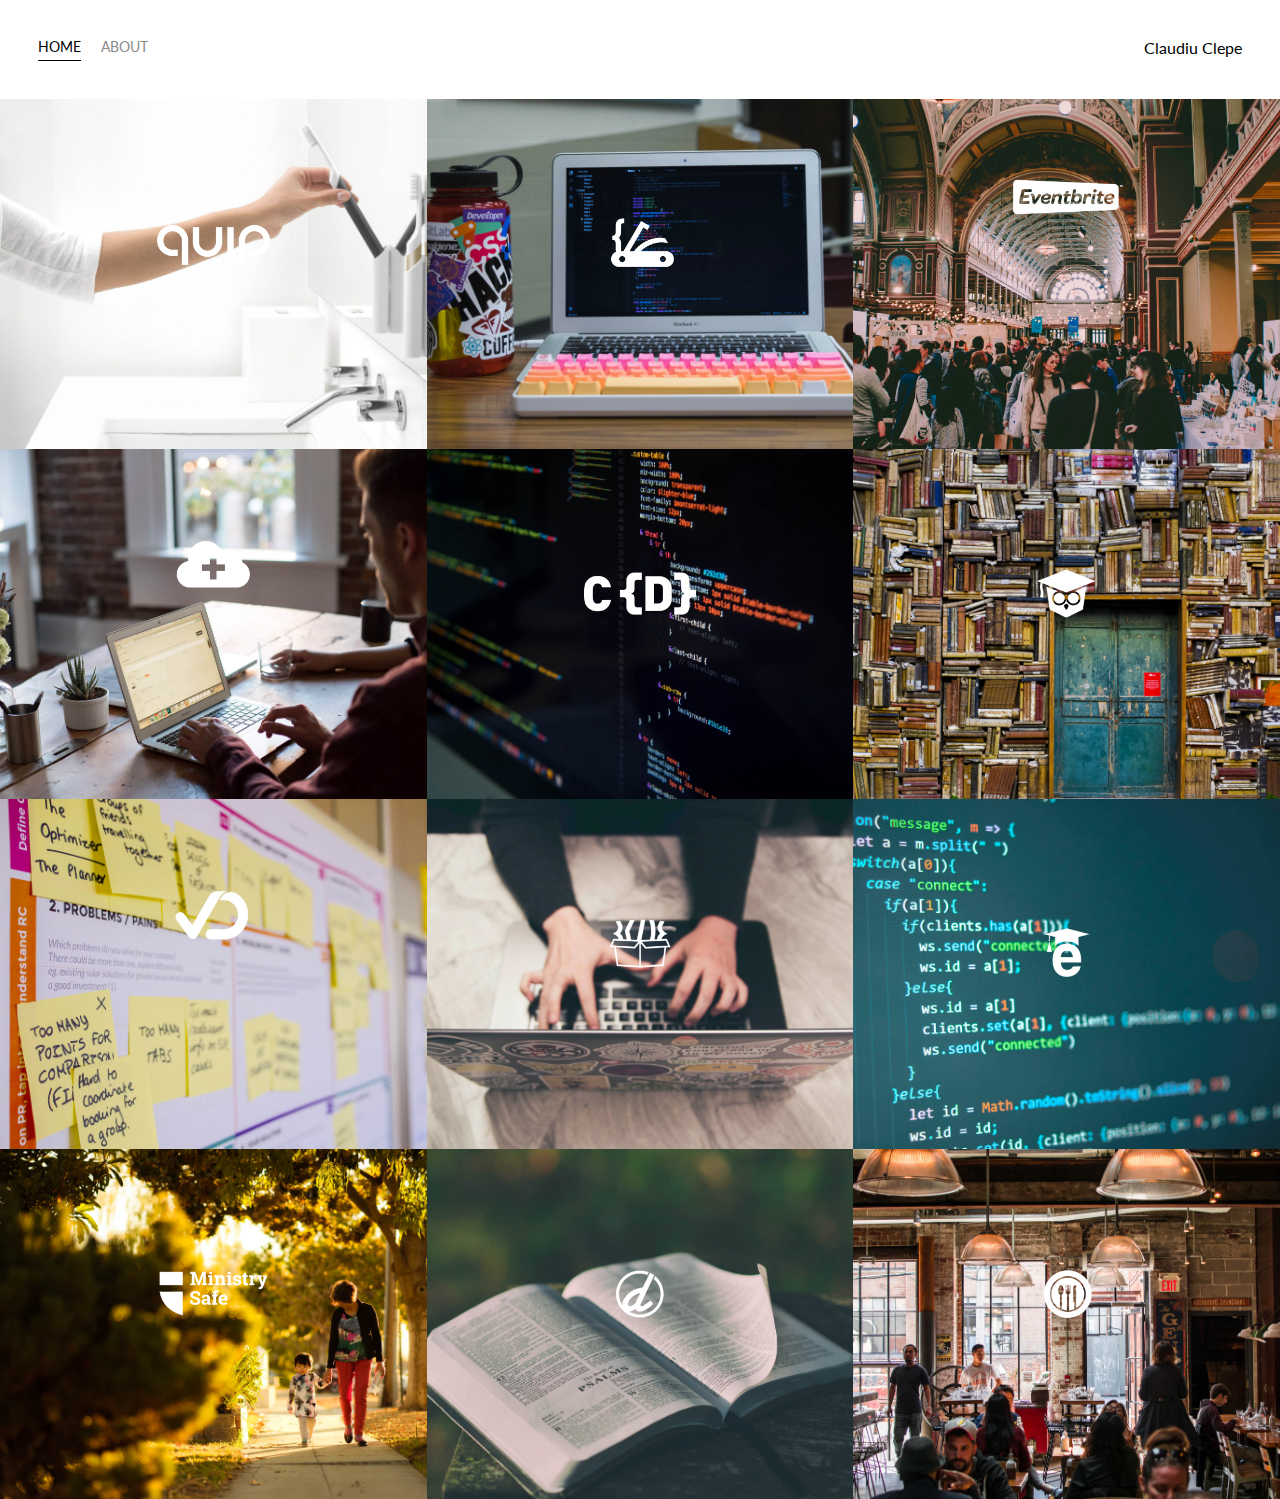
==== index.html @ 5a920087 "Add files via upload" ====
<!DOCTYPE html>
<html lang="en">
<head>
    <meta charset="UTF-8">
    <title>About</title>
    <link href="https://fonts.googleapis.com/css?family=Lato" rel="stylesheet">
    <link rel="stylesheet" href="styles.css">
</head>


<body>
  <div class="container">
    <div class="nav-wrapper">
      <div class="left-side">
        <div class="nav-link-wrapper active-nav-link">
          <a href="index.html">Home</a>
        </div>

        <div class="nav-link-wrapper">
          <a href="about.html">About</a>
        </div>
      </div>

      <div class="right-side">
        <div class="brand">
          Claudiu Clepe
        </div>
      </div>
    </div>

    <div class="content-wrapper">
      <div class="portfolio-items-wrapper">

        <div class="portfolio-item-wrapper">
          <div class="portfolio-img-background" style="background-image:url(images/portfolio1.jpg)"></div>

          <div class="img-text-wrapper">
            <div class="logo-wrapper">
              <img src="images/logos/quip.png" alt="">
            </div>

            <div class="subtitle">I built the xxxxxx platform, xxxxxx in 2020.</div>
          </div>
        </div>

        <div class="portfolio-item-wrapper">
          <div class="portfolio-img-background" style="background-image:url(images/portfolio2.jpg)"></div>
          <div class="img-text-wrapper">
            <div class="logo-wrapper">
              <img src="images/logos/devcamp.png" alt="">
            </div>

            <div class="subtitle">Coding bootcamp and learning management system.</div>
          </div>
        </div>

        <div class="portfolio-item-wrapper">
          <div class="portfolio-img-background" style="background-image:url(images/portfolio3.jpg)"></div>
          <div class="img-text-wrapper">
            <div class="logo-wrapper">
              <img src="images/logos/eventbrite.png" alt="">
            </div>

            <div class="subtitle">xxxxxx is the leading event management platform on the web with millions of individuals utilizing their applications
              to find, register or, and management events in numerous industries.</div>
          </div>
        </div>

        <div class="portfolio-item-wrapper">
          <div class="portfolio-img-background" style="background-image:url(images/portfolio4.jpg)"></div>
          <div class="img-text-wrapper">
            <div class="logo-wrapper">
              <img src="images/logos/shop-hacker.png" alt="">
            </div>

            <div class="subtitle">xxxxxxx allows you to easily import digital products such as elearning courses, software, and games directly
              into your ecommerce store.</div>
          </div>
        </div>

        <div class="portfolio-item-wrapper">
          <div class="portfolio-img-background" style="background-image:url(images/portfolio5.jpg)"></div>
          <div class="img-text-wrapper">
            <div class="logo-wrapper">
              <img src="images/logos/crondose.png" alt="">
            </div>

            <div class="subtitle">Online tutorials and productivity tips.</div>
          </div>
        </div>

        <div class="portfolio-item-wrapper">
          <div class="portfolio-img-background" style="background-image:url(images/portfolio6.jpg)"></div>
          <div class="img-text-wrapper">
            <div class="logo-wrapper">
              <img src="images/logos/dailysmarty.png" alt="">
            </div>

            <div class="subtitle">Keep track of what you learn every day.</div>
          </div>
        </div>

        <div class="portfolio-item-wrapper">
          <div class="portfolio-img-background" style="background-image:url(images/portfolio7.jpg)"></div>
          <div class="img-text-wrapper">
            <div class="logo-wrapper">
              <img src="images/logos/dashtrack.png" alt="">
            </div>

            <div class="subtitle">What you track improves. xxxxx is a journal that makes it easy to track your daily tasks and make the most
              of your time each day.</div>
          </div>
        </div>

        <div class="portfolio-item-wrapper">
          <div class="portfolio-img-background" style="background-image:url(images/portfolio8.jpg)"></div>
          <div class="img-text-wrapper">
            <div class="logo-wrapper">
              <img src="images/logos/devtrunk.png" alt="">
            </div>

            <div class="subtitle">Online shop for developer happiness.</div>
          </div>
        </div>

        <div class="portfolio-item-wrapper">
          <div class="portfolio-img-background" style="background-image:url(images/portfolio9.jpg)"></div>
          <div class="img-text-wrapper">
            <div class="logo-wrapper">
              <img src="images/logos/edutechional.png" alt="">
            </div>

            <div class="subtitle">Online technology tutorials.</div>
          </div>
        </div>

        <div class="portfolio-item-wrapper">
          <div class="portfolio-img-background" style="background-image:url(images/portfolio10.jpg)"></div>
          <div class="img-text-wrapper">
            <div class="logo-wrapper">
              <img src="images/logos/ministry-safe.png" alt="">
            </div>

            <div class="subtitle">A complete child safety system for organizations.</div>
          </div>
        </div>

        <div class="portfolio-item-wrapper">
          <div class="portfolio-img-background" style="background-image:url(images/portfolio11.jpg)"></div>
          <div class="img-text-wrapper">
            <div class="logo-wrapper">
              <img src="images/logos/open-devos.png" alt="">
            </div>

            <div class="subtitle">Publish and share daily devotionals.</div>
          </div>
        </div>

        <div class="portfolio-item-wrapper">
          <div class="portfolio-img-background" style="background-image:url(images/portfolio12.jpg)"></div>
          <div class="img-text-wrapper">
            <div class="logo-wrapper">
              <img src="images/logos/toastability.png" alt="">
            </div>

            <div class="subtitle">Easy way to manage the digital life of your bar or restaurant.</div>
          </div>
        </div>

      </div>
    </div>
  </div>

</body>
  <script>
    const portfolioItems = document.querySelectorAll('.portfolio-item-wrapper')

    portfolioItems.forEach(portfolioItem => {
      portfolioItem.addEventListener('mouseover', () => {
        portfolioItem.childNodes[1].classList.add('img-darken');
      })

      portfolioItem.addEventListener('mouseout', () => {
        portfolioItem.childNodes[1].classList.remove('img-darken');
      })
    })    
  </script>
</html>
---- styles.css ----
/* Master styles*/
body {
    font-family: "Lato", sans-serif;
    margin: 0px;
}

.container {
    display: grid;
    grid-template-columns: 1fr;
}

/* Nav styles */

.nav-wrapper {
    display: flex;
    justify-content: space-between;
    padding: 38px;
}

.left-side {
    display: flex;
}

.nav-wrapper > .left-side > div {
    margin-right: 20px;
    font-size: 0.9em;
    text-transform: uppercase;
}

.nav-link-wrapper {
    height: 22px;
    border-bottom: 1px solid transparent;
    transition: border-bottom 0.5s;
}

.nav-link-wrapper a {
    color: #8a8a8a;
    text-decoration: none;
    transition: color 0.5s;
}

.nav-link-wrapper:hover {
    border-bottom: 1px solid black;
}

.nav-link-wrapper a:hover {
    color: black;
}

.active-nav-link {
    border-bottom: 1px solid black;
}

.active-nav-link a {
    color: black !important;
}


/* portfolio styles */

.portfolio-items-wrapper {
    display: grid;
    grid-template-columns: 1fr 1fr 1fr;;
}

.portfolio-item-wrapper {
    position: relative;
}

.portfolio-img-background {
    height: 350px;
    width: 100%;
    background-size: cover;
    background-position: center;
    background-repeat: no-repeat;
}

.img-text-wrapper {
    position: absolute;
    top: 0;
    display: flex;
    flex-direction: column;
    justify-content: center;
    align-items: center;
    height: 100%;
    text-align: center;
    padding-left: 100px;
    padding-right: 100px;
}

.logo-wrapper img {
    width: 50%;
    margin-bottom: 20px;
}



.img-text-wrapper .subtitle {
   transition: 1s;
   font-weight: 600;
   color: transparent;
}

.img-text-wrapper:hover .subtitle {
    font-weight: 600;
    color: lightseagreen;

}

.img-darken {
    transition: 1s;
    filter: brightness(10%);
}



/* about page styles*/
.two-column-wrapper {
    display: grid;
    grid-template-columns: 1fr 1fr;  
}
.profile-image-wrapper img {
    width: 100%;
}

.profile-content-wrapper  {
    padding: 30px;
}
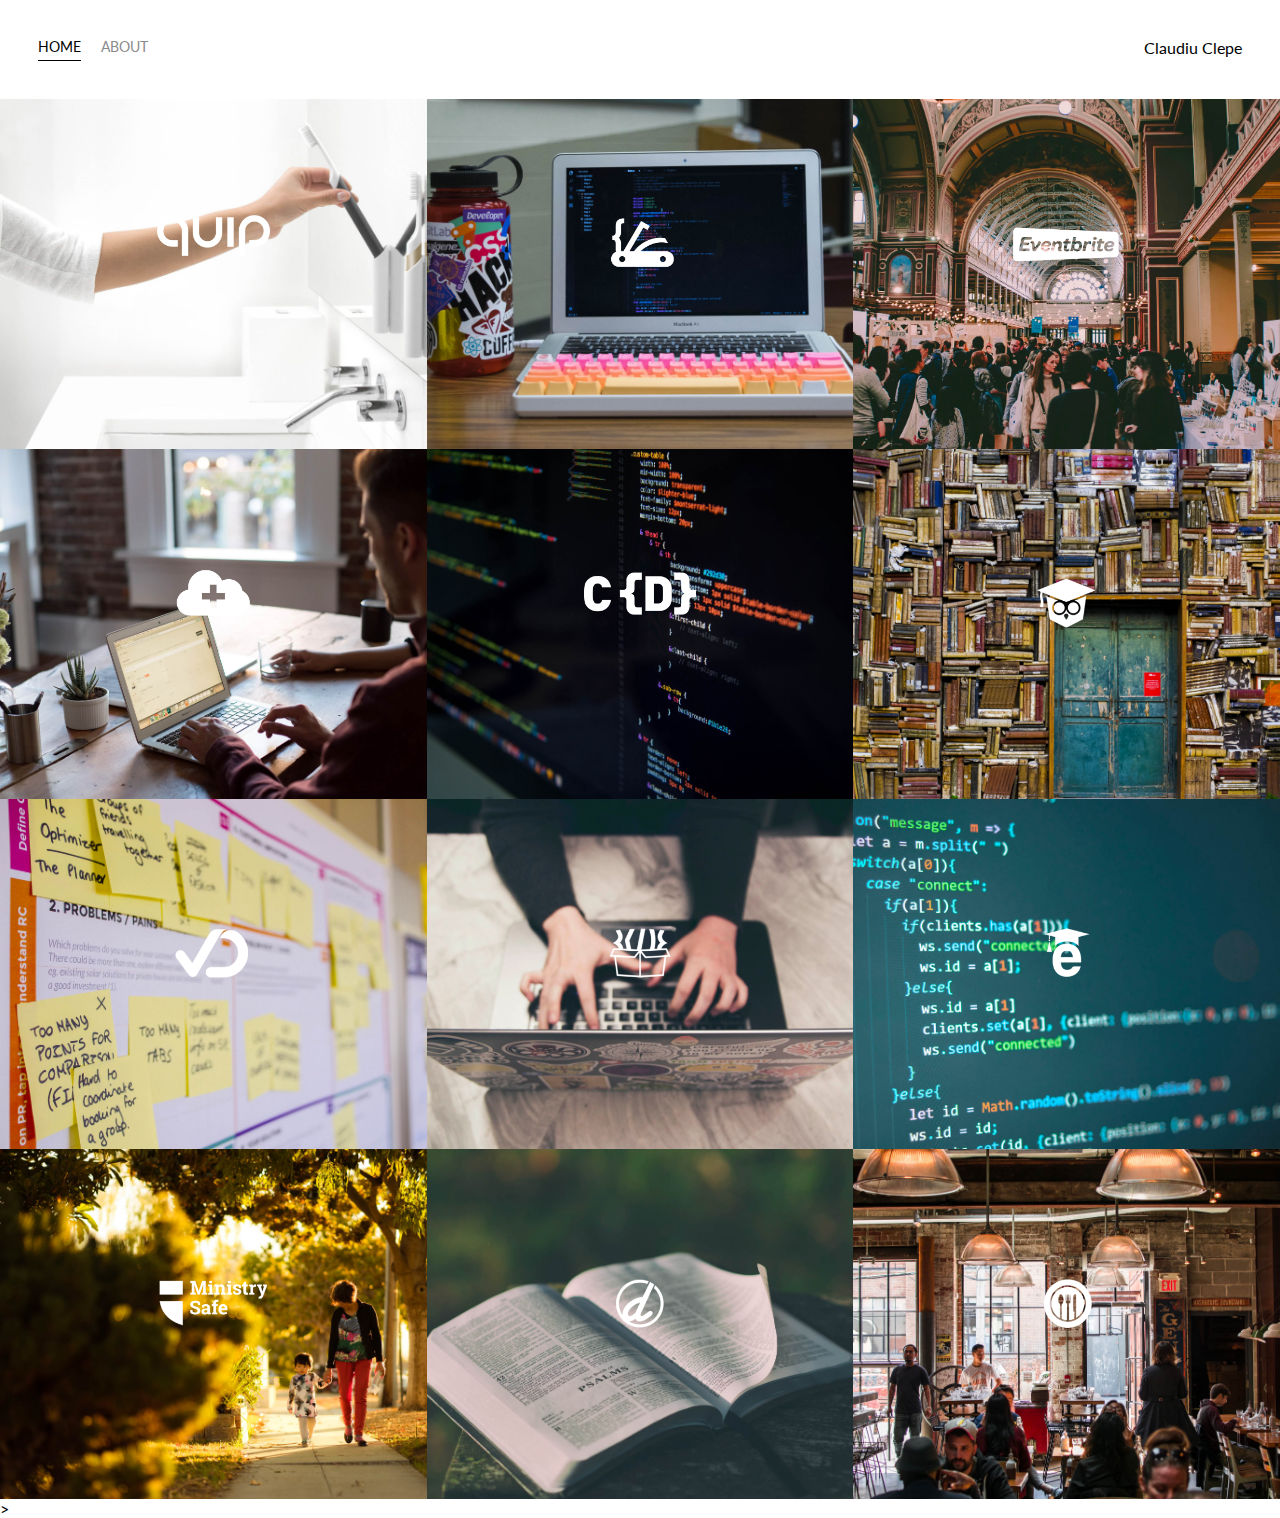
==== commit 6ce35329: "Add files via upload" ====
--- a/index.html
+++ b/index.html
@@ -31,6 +31,12 @@
     <div class="content-wrapper">
       <div class="portfolio-items-wrapper">
 
+
+
+
+        <a href="index-mario.html" target="_blank">
+
+
         <div class="portfolio-item-wrapper">
           <div class="portfolio-img-background" style="background-image:url(images/portfolio1.jpg)"></div>
 
@@ -39,9 +45,14 @@
               <img src="images/logos/quip.png" alt="">
             </div>
 
-            <div class="subtitle">I built the xxxxxx platform, xxxxxx in 2020.</div>
-          </div>
-        </div>
+            <div class="subtitle">Responsive website that rearanges space on smaller screens.</div>
+          </div>
+        </div>
+        </a>
+
+
+
+        <a href="index-memoryGame.html" target="_blank">
 
         <div class="portfolio-item-wrapper">
           <div class="portfolio-img-background" style="background-image:url(images/portfolio2.jpg)"></div>
@@ -50,9 +61,13 @@
               <img src="images/logos/devcamp.png" alt="">
             </div>
 
-            <div class="subtitle">Coding bootcamp and learning management system.</div>
-          </div>
-        </div>
+            <div class="subtitle">A card flipping memory game built in JavaScript</div>
+          </div>
+        </div>
+        </a>
+
+
+        <a href="index-RockPaperScissors.html" target="_blank">
 
         <div class="portfolio-item-wrapper">
           <div class="portfolio-img-background" style="background-image:url(images/portfolio3.jpg)"></div>
@@ -61,10 +76,16 @@
               <img src="images/logos/eventbrite.png" alt="">
             </div>
 
-            <div class="subtitle">xxxxxx is the leading event management platform on the web with millions of individuals utilizing their applications
-              to find, register or, and management events in numerous industries.</div>
-          </div>
-        </div>
+            <div class="subtitle">Rock Paper Scissors game built in JavaScript.</div>
+          </div>
+        </div>
+
+        </a>
+
+
+
+
+        <a href="index-Tetris.html" target="_blank">
 
         <div class="portfolio-item-wrapper">
           <div class="portfolio-img-background" style="background-image:url(images/portfolio4.jpg)"></div>
@@ -73,10 +94,14 @@
               <img src="images/logos/shop-hacker.png" alt="">
             </div>
 
-            <div class="subtitle">xxxxxxx allows you to easily import digital products such as elearning courses, software, and games directly
-              into your ecommerce store.</div>
-          </div>
-        </div>
+            <div class="subtitle">basic Tetris game built in JavaScript.</div>
+          </div>
+        </div>
+
+      </a>
+
+
+      <a href="snake1.html" target="_blank">
 
         <div class="portfolio-item-wrapper">
           <div class="portfolio-img-background" style="background-image:url(images/portfolio5.jpg)"></div>
@@ -85,9 +110,15 @@
               <img src="images/logos/crondose.png" alt="">
             </div>
 
-            <div class="subtitle">Online tutorials and productivity tips.</div>
-          </div>
-        </div>
+            <div class="subtitle">snake game built in Html and CSS</div>
+          </div>
+        </div>
+
+      </a>
+
+
+
+      <a href="snake2.html" target="_blank">
 
         <div class="portfolio-item-wrapper">
           <div class="portfolio-img-background" style="background-image:url(images/portfolio6.jpg)"></div>
@@ -96,9 +127,14 @@
               <img src="images/logos/dailysmarty.png" alt="">
             </div>
 
-            <div class="subtitle">Keep track of what you learn every day.</div>
-          </div>
-        </div>
+            <div class="subtitle">snake game built in Html</div>
+          </div>
+        </div>
+
+      </a>
+
+
+      <a href="index-colorFlipper.html" target="_blank">
 
         <div class="portfolio-item-wrapper">
           <div class="portfolio-img-background" style="background-image:url(images/portfolio7.jpg)"></div>
@@ -107,10 +143,14 @@
               <img src="images/logos/dashtrack.png" alt="">
             </div>
 
-            <div class="subtitle">What you track improves. xxxxx is a journal that makes it easy to track your daily tasks and make the most
-              of your time each day.</div>
-          </div>
-        </div>
+            <div class="subtitle">random color generator</div>
+          </div>
+        </div>
+
+      </a>
+
+
+      <a href="index-counter.html" target="_blank">
 
         <div class="portfolio-item-wrapper">
           <div class="portfolio-img-background" style="background-image:url(images/portfolio8.jpg)"></div>
@@ -119,9 +159,13 @@
               <img src="images/logos/devtrunk.png" alt="">
             </div>
 
-            <div class="subtitle">Online shop for developer happiness.</div>
-          </div>
-        </div>
+            <div class="subtitle">simple counter</div>
+          </div>
+        </div>
+
+      </a>
+
+
 
         <div class="portfolio-item-wrapper">
           <div class="portfolio-img-background" style="background-image:url(images/portfolio9.jpg)"></div>
@@ -130,7 +174,7 @@
               <img src="images/logos/edutechional.png" alt="">
             </div>
 
-            <div class="subtitle">Online technology tutorials.</div>
+            <div class="subtitle">to be added soon...</div>
           </div>
         </div>
 
@@ -141,7 +185,7 @@
               <img src="images/logos/ministry-safe.png" alt="">
             </div>
 
-            <div class="subtitle">A complete child safety system for organizations.</div>
+            <div class="subtitle">to be added soon....</div>
           </div>
         </div>
 
@@ -152,7 +196,7 @@
               <img src="images/logos/open-devos.png" alt="">
             </div>
 
-            <div class="subtitle">Publish and share daily devotionals.</div>
+            <div class="subtitle">to be added soon...</div>
           </div>
         </div>
 
@@ -163,7 +207,7 @@
               <img src="images/logos/toastability.png" alt="">
             </div>
 
-            <div class="subtitle">Easy way to manage the digital life of your bar or restaurant.</div>
+            <div class="subtitle">to be added soon...</div>
           </div>
         </div>
 
@@ -186,3 +230,18 @@
     })    
   </script>
 </html>
+
+
+<!-- I got inspired to make these websites from multiple youtube training videos.
+sources: 
+
+HTML5 & CSS Development: Learn How to Build a Professional Website | Udemy, Jordan Hudgens
+https://www.youtube.com/watch?v=5bMdjkfvONE&list=LL&index=1
+
+Memory game:
+https://www.youtube.com/watch?v=roumzWd4XJU 
+
+
+
+
+-->>--- a/styles.css
+++ b/styles.css
@@ -121,6 +121,7 @@
 }
 .profile-image-wrapper img {
     width: 100%;
+    border-radius: 5%;    
 }
 
 .profile-content-wrapper  {
